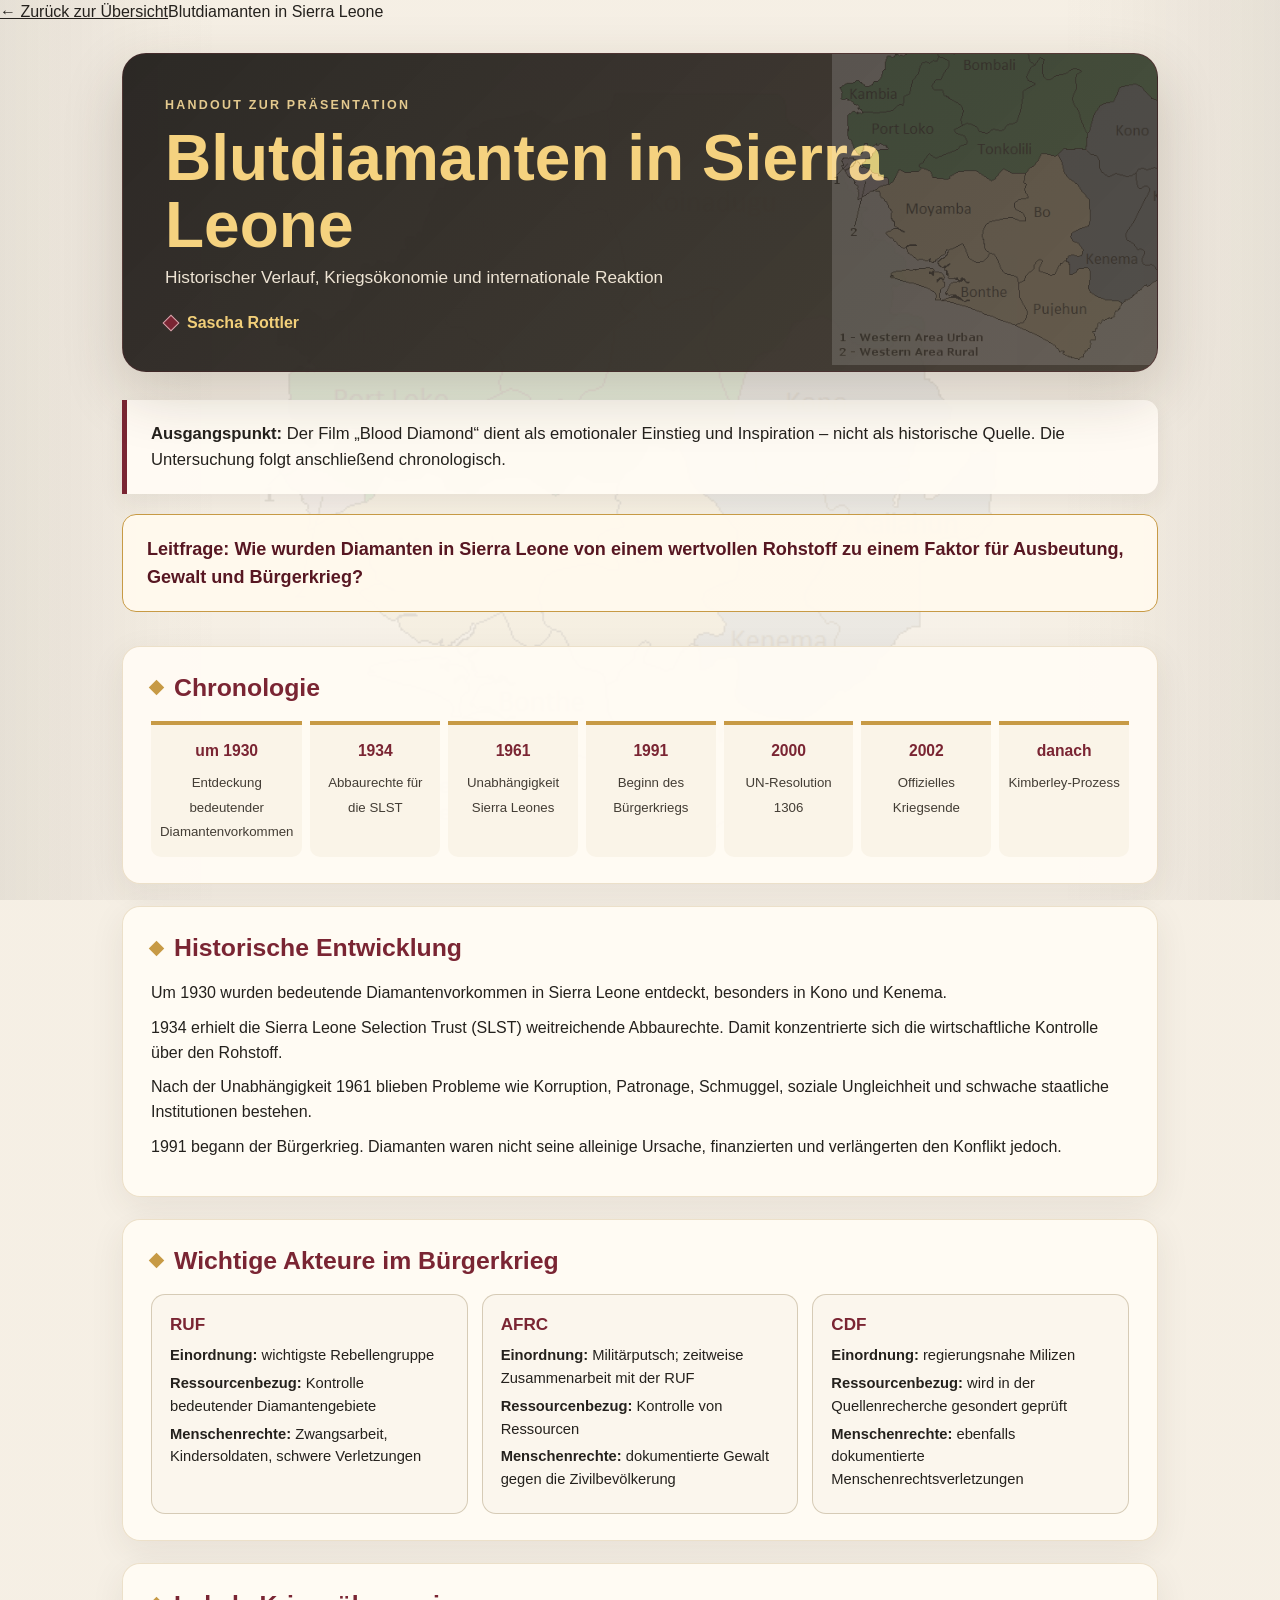
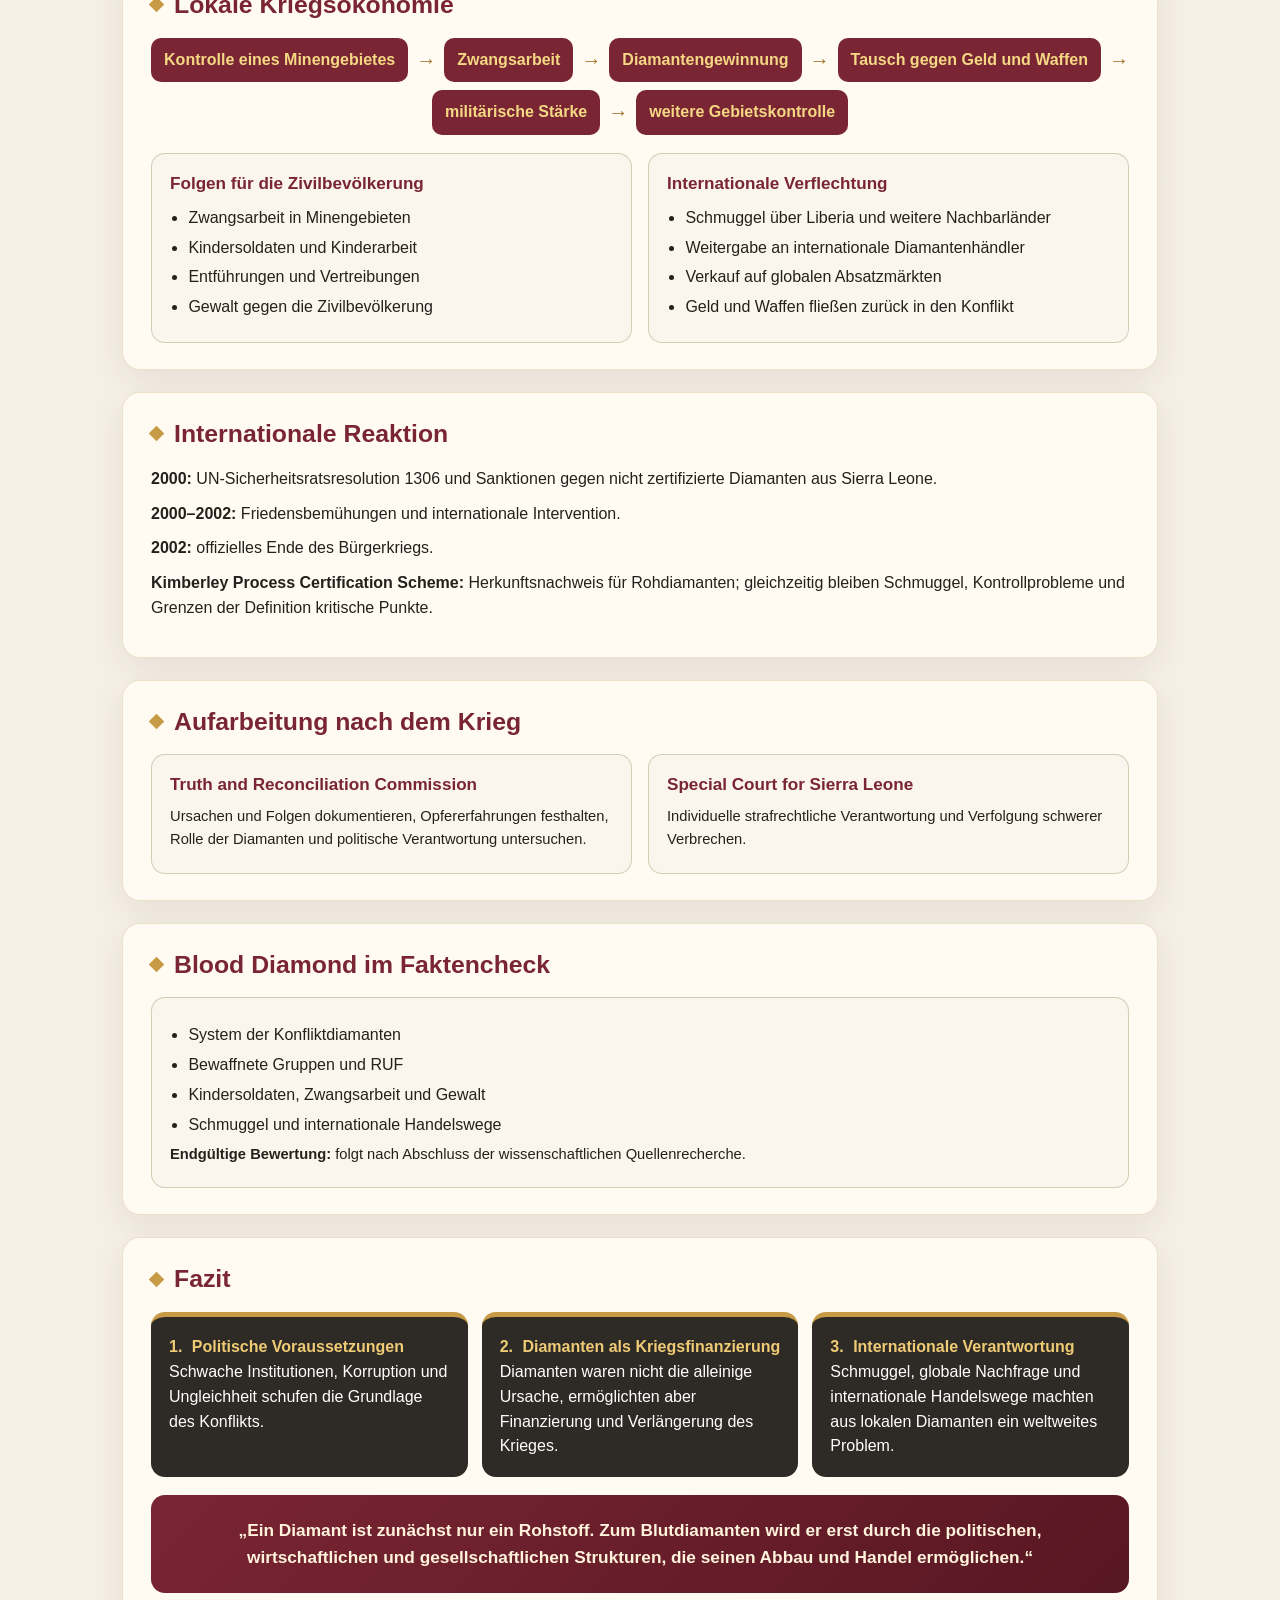
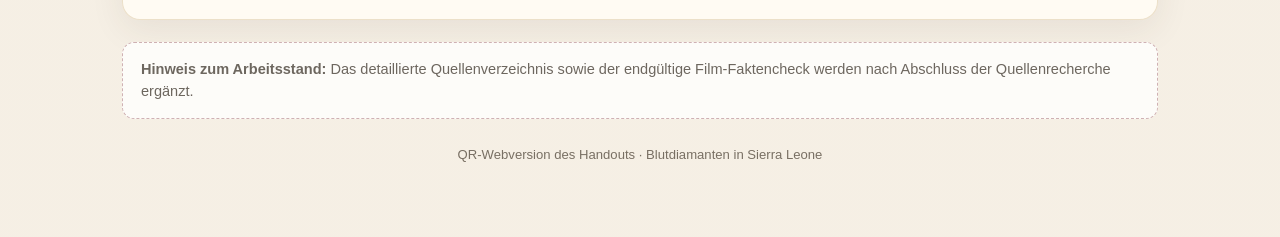
==== handout.html @ d2566402 "Startseite und drei Präsentationsbereiche hinzufügen" ====
<!doctype html>
<html lang="de">
<head>
<meta charset="utf-8">
<meta name="viewport" content="width=device-width, initial-scale=1">
<title>Handout – Blutdiamanten in Sierra Leone</title>
<meta name="description" content="Handout zur Präsentation Blutdiamanten in Sierra Leone – historischer Verlauf, Kriegsökonomie und internationale Reaktion.">
<style>
:root {
  --gold:#c79a45;
  --gold-dark:#9f7427;
  --burgundy:#7a2533;
  --burgundy-dark:#571722;
  --ink:#24211d;
  --muted:#6d675f;
  --paper:#f6f0e6;
  --panel:rgba(255,251,244,.95);
  --line:rgba(120,92,42,.28);
}
*{box-sizing:border-box}
html{scroll-behavior:smooth}
body{
  margin:0;
  color:var(--ink);
  font-family:Inter,Segoe UI,Arial,sans-serif;
  line-height:1.55;
  background:
    linear-gradient(rgba(246,240,230,.92),rgba(246,240,230,.92)),
    url('[data-uri]') center 90px / min(760px,90vw) auto fixed no-repeat,
    #efe5d4;
}
body::before{
  content:"";position:fixed;inset:0;pointer-events:none;z-index:-1;
  background:linear-gradient(90deg,rgba(57,49,40,.08),transparent 17%,transparent 83%,rgba(57,49,40,.08));
}
a{color:inherit}
.page{max-width:1080px;margin:0 auto;padding:28px 22px 72px}
.hero{
  position:relative;overflow:hidden;
  border:1px solid rgba(122,37,51,.24);
  border-radius:24px;
  padding:42px 42px 34px;
  background:linear-gradient(135deg,rgba(35,32,29,.96),rgba(55,47,38,.90));
  color:white;
  box-shadow:0 22px 60px rgba(57,42,24,.20);
}
.hero::after{
  content:"";position:absolute;right:-85px;top:-95px;width:410px;height:410px;
  background:url('[data-uri]') center/contain no-repeat;
  opacity:.15;filter:grayscale(.15) sepia(.2);
}
.eyebrow{text-transform:uppercase;letter-spacing:.18em;font-weight:750;font-size:.78rem;color:#e3c98e}
h1{margin:10px 0 6px;font-size:clamp(2.15rem,6vw,4rem);line-height:1.04;color:#f5d27f;max-width:780px}
.subtitle{font-size:1.08rem;max-width:760px;color:#eee4d4;margin:0 0 20px}
.author{display:inline-flex;gap:10px;align-items:center;font-weight:700;color:#f2cf79}
.diamond{width:12px;height:12px;background:var(--burgundy);transform:rotate(45deg);display:inline-block;border:1px solid #d5a8af}
.lead{
  margin:28px 0 18px;padding:21px 24px;border-left:5px solid var(--burgundy);
  background:var(--panel);border-radius:0 14px 14px 0;box-shadow:0 8px 24px rgba(70,52,34,.08);
  font-size:1.04rem
}
.question{
  margin:20px 0 34px;padding:20px 24px;border:1.5px solid var(--gold);border-radius:14px;
  background:rgba(255,249,238,.96);font-weight:750;color:var(--burgundy-dark);font-size:1.13rem
}
.section{
  margin-top:22px;padding:26px 28px;background:var(--panel);border-radius:18px;
  border:1px solid rgba(159,116,39,.20);box-shadow:0 10px 34px rgba(70,52,34,.08)
}
h2{font-size:1.55rem;line-height:1.2;margin:0 0 18px;color:var(--burgundy);display:flex;gap:12px;align-items:center}
h2::before{content:"";width:11px;height:11px;display:inline-block;background:var(--gold);transform:rotate(45deg);flex:0 0 auto}
h3{margin:20px 0 8px;color:var(--gold-dark);font-size:1.06rem}
p{margin:10px 0}
.timeline{display:grid;grid-template-columns:repeat(7,1fr);gap:8px;margin:4px 0 0}
.t{position:relative;padding:14px 9px 13px;border-top:4px solid var(--gold);background:#faf4e8;border-radius:0 0 10px 10px;text-align:center;min-height:126px}
.t .yr{font-weight:850;color:var(--burgundy);font-size:.98rem;display:block;margin-bottom:7px}
.t .tx{font-size:.83rem;line-height:1.35;color:#433d35}
.columns{display:grid;grid-template-columns:repeat(2,minmax(0,1fr));gap:16px}
.actor-grid{display:grid;grid-template-columns:repeat(3,minmax(0,1fr));gap:14px}
.card{padding:17px 18px;border-radius:14px;background:#fbf6ed;border:1px solid var(--line)}
.card strong.title{display:block;color:var(--burgundy);font-size:1.07rem;margin-bottom:6px}
.card p{font-size:.92rem;margin:5px 0}
.flow{display:flex;flex-wrap:wrap;gap:8px;align-items:center;justify-content:center;margin:10px 0 4px}
.flow span{padding:10px 13px;border-radius:10px;background:var(--burgundy);color:#f4d884;font-weight:700;text-align:center}
.flow b{color:var(--gold-dark);font-size:1.25rem}
ul{margin:8px 0 0 1.15rem;padding:0}
li{margin:5px 0}
.three{display:grid;grid-template-columns:repeat(3,minmax(0,1fr));gap:14px}
.result{padding:18px;border-radius:14px;background:#2e2a25;color:white;border-top:5px solid var(--gold)}
.result .n{font-weight:900;color:#f0cb75;margin-right:5px}
.result strong{color:#f0cb75}
.quote{margin-top:18px;padding:22px 24px;border-radius:14px;background:linear-gradient(135deg,var(--burgundy),var(--burgundy-dark));color:#fff3dc;font-weight:700;font-size:1.08rem;text-align:center}
.note{margin-top:22px;padding:15px 18px;background:rgba(255,255,255,.78);border-radius:12px;border:1px dashed rgba(122,37,51,.35);color:var(--muted);font-size:.91rem}
.footer{text-align:center;color:#786f63;font-size:.82rem;margin-top:26px}
@media (max-width:820px){
  .page{padding:16px 13px 50px}
  .hero{padding:30px 24px 26px;border-radius:18px}
  .timeline{grid-template-columns:1fr}
  .t{text-align:left;min-height:0;border-top:0;border-left:4px solid var(--gold);border-radius:0 10px 10px 0;display:grid;grid-template-columns:74px 1fr;gap:8px;align-items:start}
  .columns,.actor-grid,.three{grid-template-columns:1fr}
  .section{padding:22px 20px}
}
@media print{
  body{background:white}
  .page{max-width:none;padding:0}
  .hero,.section,.lead,.question{box-shadow:none}
  .section{break-inside:avoid}
}
</style>
<link rel="icon" type="image/svg+xml" href="assets/favicon.svg">
<link rel="stylesheet" href="assets/unterseiten.css">
</head>
<body>
<nav class="site-bar" aria-label="Zur Startseite"><div class="site-bar-inner"><a class="site-back" href="index.html">← Zurück zur Übersicht</a><span class="site-mark">Blutdiamanten in Sierra Leone</span></div></nav>
<main class="page">
  <header class="hero">
    <div class="eyebrow">Handout zur Präsentation</div>
    <h1>Blutdiamanten in Sierra Leone</h1>
    <p class="subtitle">Historischer Verlauf, Kriegsökonomie und internationale Reaktion</p>
    <div class="author"><span class="diamond"></span> Sascha Rottler</div>
  </header>

  <div class="lead"><strong>Ausgangspunkt:</strong> Der Film „Blood Diamond“ dient als emotionaler Einstieg und Inspiration – nicht als historische Quelle. Die Untersuchung folgt anschließend chronologisch.</div>
  <div class="question"><strong>Leitfrage:</strong> Wie wurden Diamanten in Sierra Leone von einem wertvollen Rohstoff zu einem Faktor für Ausbeutung, Gewalt und Bürgerkrieg?</div>

  <section class="section">
    <h2>Chronologie</h2>
    <div class="timeline">
      <div class="t"><span class="yr">um 1930</span><span class="tx">Entdeckung bedeutender Diamantenvorkommen</span></div>
      <div class="t"><span class="yr">1934</span><span class="tx">Abbaurechte für die SLST</span></div>
      <div class="t"><span class="yr">1961</span><span class="tx">Unabhängigkeit Sierra Leones</span></div>
      <div class="t"><span class="yr">1991</span><span class="tx">Beginn des Bürgerkriegs</span></div>
      <div class="t"><span class="yr">2000</span><span class="tx">UN-Resolution 1306</span></div>
      <div class="t"><span class="yr">2002</span><span class="tx">Offizielles Kriegsende</span></div>
      <div class="t"><span class="yr">danach</span><span class="tx">Kimberley-Prozess</span></div>
    </div>
  </section>

  <section class="section">
    <h2>Historische Entwicklung</h2>
    <p>Um 1930 wurden bedeutende Diamantenvorkommen in Sierra Leone entdeckt, besonders in Kono und Kenema.</p>
    <p>1934 erhielt die Sierra Leone Selection Trust (SLST) weitreichende Abbaurechte. Damit konzentrierte sich die wirtschaftliche Kontrolle über den Rohstoff.</p>
    <p>Nach der Unabhängigkeit 1961 blieben Probleme wie Korruption, Patronage, Schmuggel, soziale Ungleichheit und schwache staatliche Institutionen bestehen.</p>
    <p>1991 begann der Bürgerkrieg. Diamanten waren nicht seine alleinige Ursache, finanzierten und verlängerten den Konflikt jedoch.</p>
  </section>

  <section class="section">
    <h2>Wichtige Akteure im Bürgerkrieg</h2>
    <div class="actor-grid">
      <div class="card"><strong class="title">RUF</strong><p><strong>Einordnung:</strong> wichtigste Rebellengruppe</p><p><strong>Ressourcenbezug:</strong> Kontrolle bedeutender Diamantengebiete</p><p><strong>Menschenrechte:</strong> Zwangsarbeit, Kindersoldaten, schwere Verletzungen</p></div>
      <div class="card"><strong class="title">AFRC</strong><p><strong>Einordnung:</strong> Militärputsch; zeitweise Zusammenarbeit mit der RUF</p><p><strong>Ressourcenbezug:</strong> Kontrolle von Ressourcen</p><p><strong>Menschenrechte:</strong> dokumentierte Gewalt gegen die Zivilbevölkerung</p></div>
      <div class="card"><strong class="title">CDF</strong><p><strong>Einordnung:</strong> regierungsnahe Milizen</p><p><strong>Ressourcenbezug:</strong> wird in der Quellenrecherche gesondert geprüft</p><p><strong>Menschenrechte:</strong> ebenfalls dokumentierte Menschenrechtsverletzungen</p></div>
    </div>
  </section>

  <section class="section">
    <h2>Lokale Kriegsökonomie</h2>
    <div class="flow">
      <span>Kontrolle eines Minengebietes</span><b>→</b><span>Zwangsarbeit</span><b>→</b><span>Diamantengewinnung</span><b>→</b><span>Tausch gegen Geld und Waffen</span><b>→</b><span>militärische Stärke</span><b>→</b><span>weitere Gebietskontrolle</span>
    </div>
    <div class="columns" style="margin-top:18px">
      <div class="card"><strong class="title">Folgen für die Zivilbevölkerung</strong><ul><li>Zwangsarbeit in Minengebieten</li><li>Kindersoldaten und Kinderarbeit</li><li>Entführungen und Vertreibungen</li><li>Gewalt gegen die Zivilbevölkerung</li></ul></div>
      <div class="card"><strong class="title">Internationale Verflechtung</strong><ul><li>Schmuggel über Liberia und weitere Nachbarländer</li><li>Weitergabe an internationale Diamantenhändler</li><li>Verkauf auf globalen Absatzmärkten</li><li>Geld und Waffen fließen zurück in den Konflikt</li></ul></div>
    </div>
  </section>

  <section class="section">
    <h2>Internationale Reaktion</h2>
    <p><strong>2000:</strong> UN-Sicherheitsratsresolution 1306 und Sanktionen gegen nicht zertifizierte Diamanten aus Sierra Leone.</p>
    <p><strong>2000–2002:</strong> Friedensbemühungen und internationale Intervention.</p>
    <p><strong>2002:</strong> offizielles Ende des Bürgerkriegs.</p>
    <p><strong>Kimberley Process Certification Scheme:</strong> Herkunftsnachweis für Rohdiamanten; gleichzeitig bleiben Schmuggel, Kontrollprobleme und Grenzen der Definition kritische Punkte.</p>
  </section>

  <section class="section">
    <h2>Aufarbeitung nach dem Krieg</h2>
    <div class="columns">
      <div class="card"><strong class="title">Truth and Reconciliation Commission</strong><p>Ursachen und Folgen dokumentieren, Opfererfahrungen festhalten, Rolle der Diamanten und politische Verantwortung untersuchen.</p></div>
      <div class="card"><strong class="title">Special Court for Sierra Leone</strong><p>Individuelle strafrechtliche Verantwortung und Verfolgung schwerer Verbrechen.</p></div>
    </div>
  </section>

  <section class="section">
    <h2>Blood Diamond im Faktencheck</h2>
    <div class="card"><ul><li>System der Konfliktdiamanten</li><li>Bewaffnete Gruppen und RUF</li><li>Kindersoldaten, Zwangsarbeit und Gewalt</li><li>Schmuggel und internationale Handelswege</li></ul><p><strong>Endgültige Bewertung:</strong> folgt nach Abschluss der wissenschaftlichen Quellenrecherche.</p></div>
  </section>

  <section class="section">
    <h2>Fazit</h2>
    <div class="three">
      <div class="result"><span class="n">1.</span> <strong>Politische Voraussetzungen</strong><br>Schwache Institutionen, Korruption und Ungleichheit schufen die Grundlage des Konflikts.</div>
      <div class="result"><span class="n">2.</span> <strong>Diamanten als Kriegsfinanzierung</strong><br>Diamanten waren nicht die alleinige Ursache, ermöglichten aber Finanzierung und Verlängerung des Krieges.</div>
      <div class="result"><span class="n">3.</span> <strong>Internationale Verantwortung</strong><br>Schmuggel, globale Nachfrage und internationale Handelswege machten aus lokalen Diamanten ein weltweites Problem.</div>
    </div>
    <div class="quote">„Ein Diamant ist zunächst nur ein Rohstoff. Zum Blutdiamanten wird er erst durch die politischen, wirtschaftlichen und gesellschaftlichen Strukturen, die seinen Abbau und Handel ermöglichen.“</div>
  </section>

  <div class="note"><strong>Hinweis zum Arbeitsstand:</strong> Das detaillierte Quellenverzeichnis sowie der endgültige Film-Faktencheck werden nach Abschluss der Quellenrecherche ergänzt.</div>
  <div class="footer">QR-Webversion des Handouts · Blutdiamanten in Sierra Leone</div>
</main>
</body>
</html>
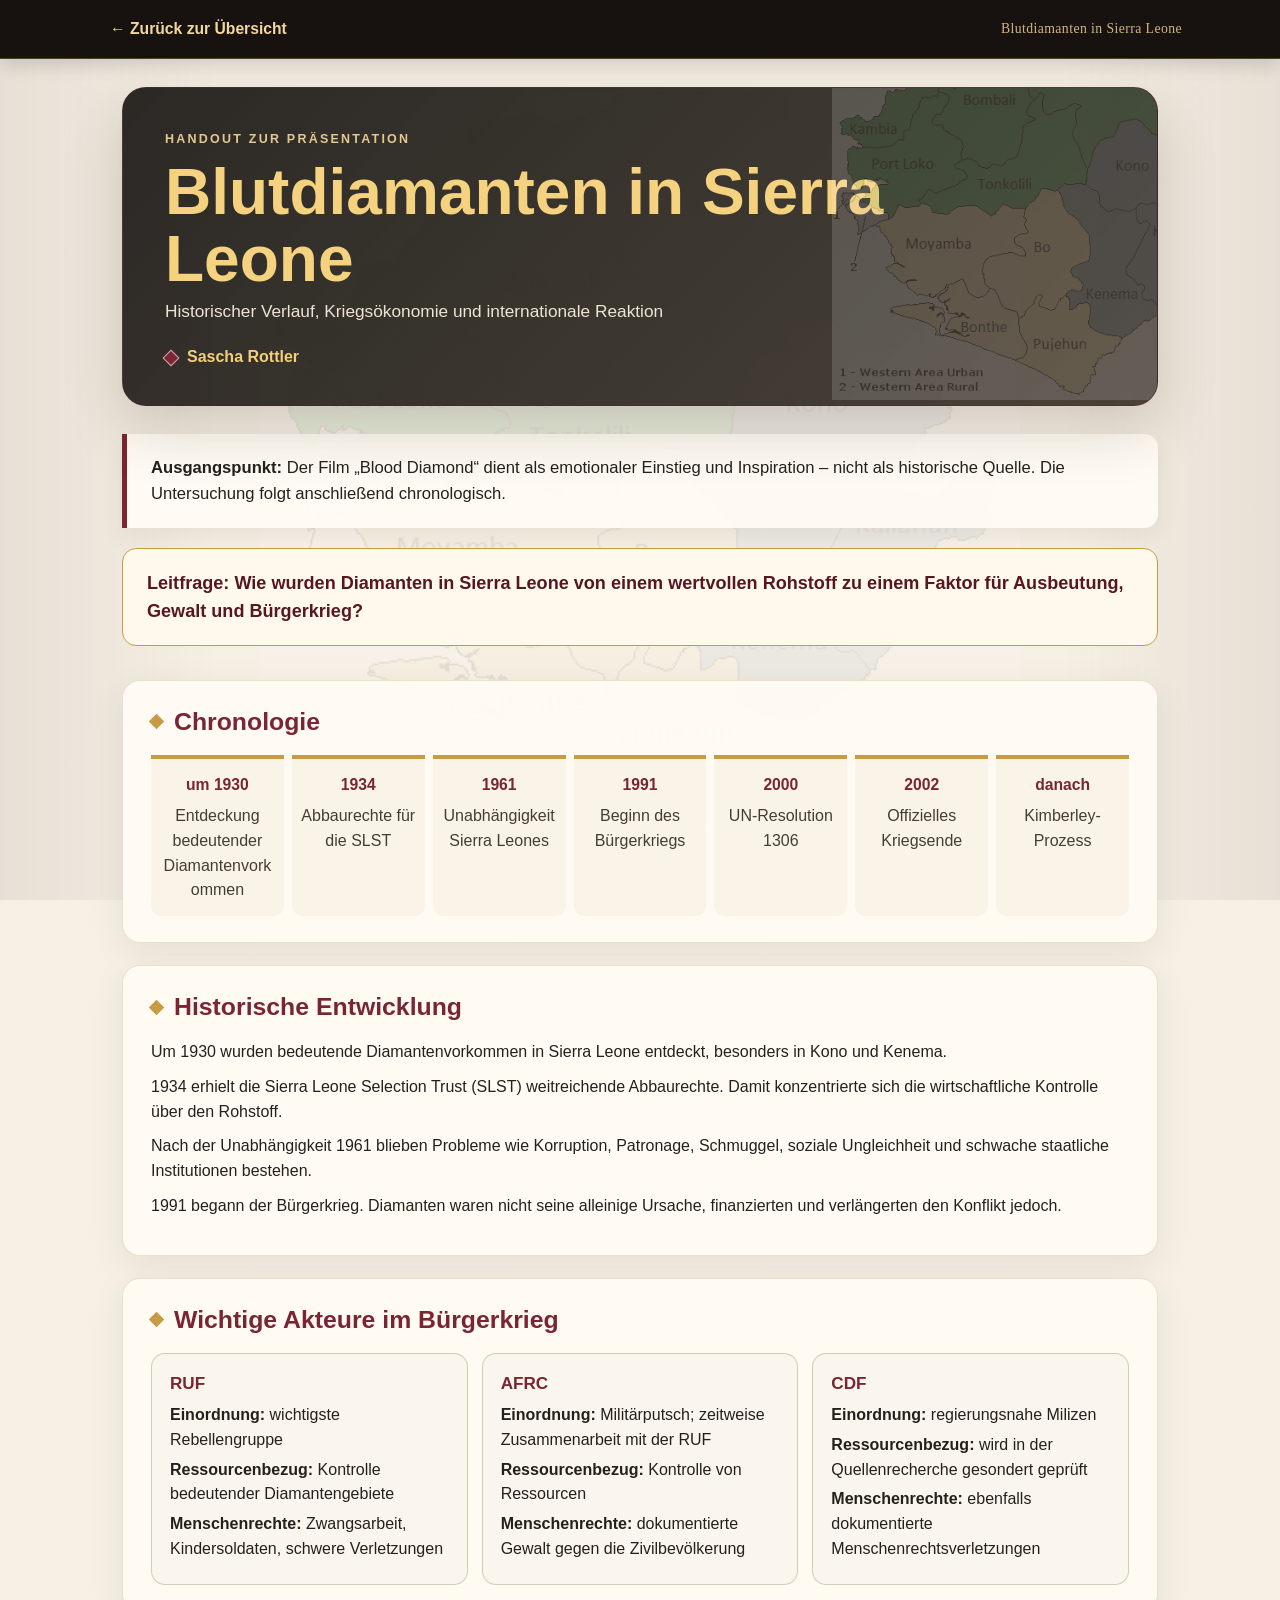
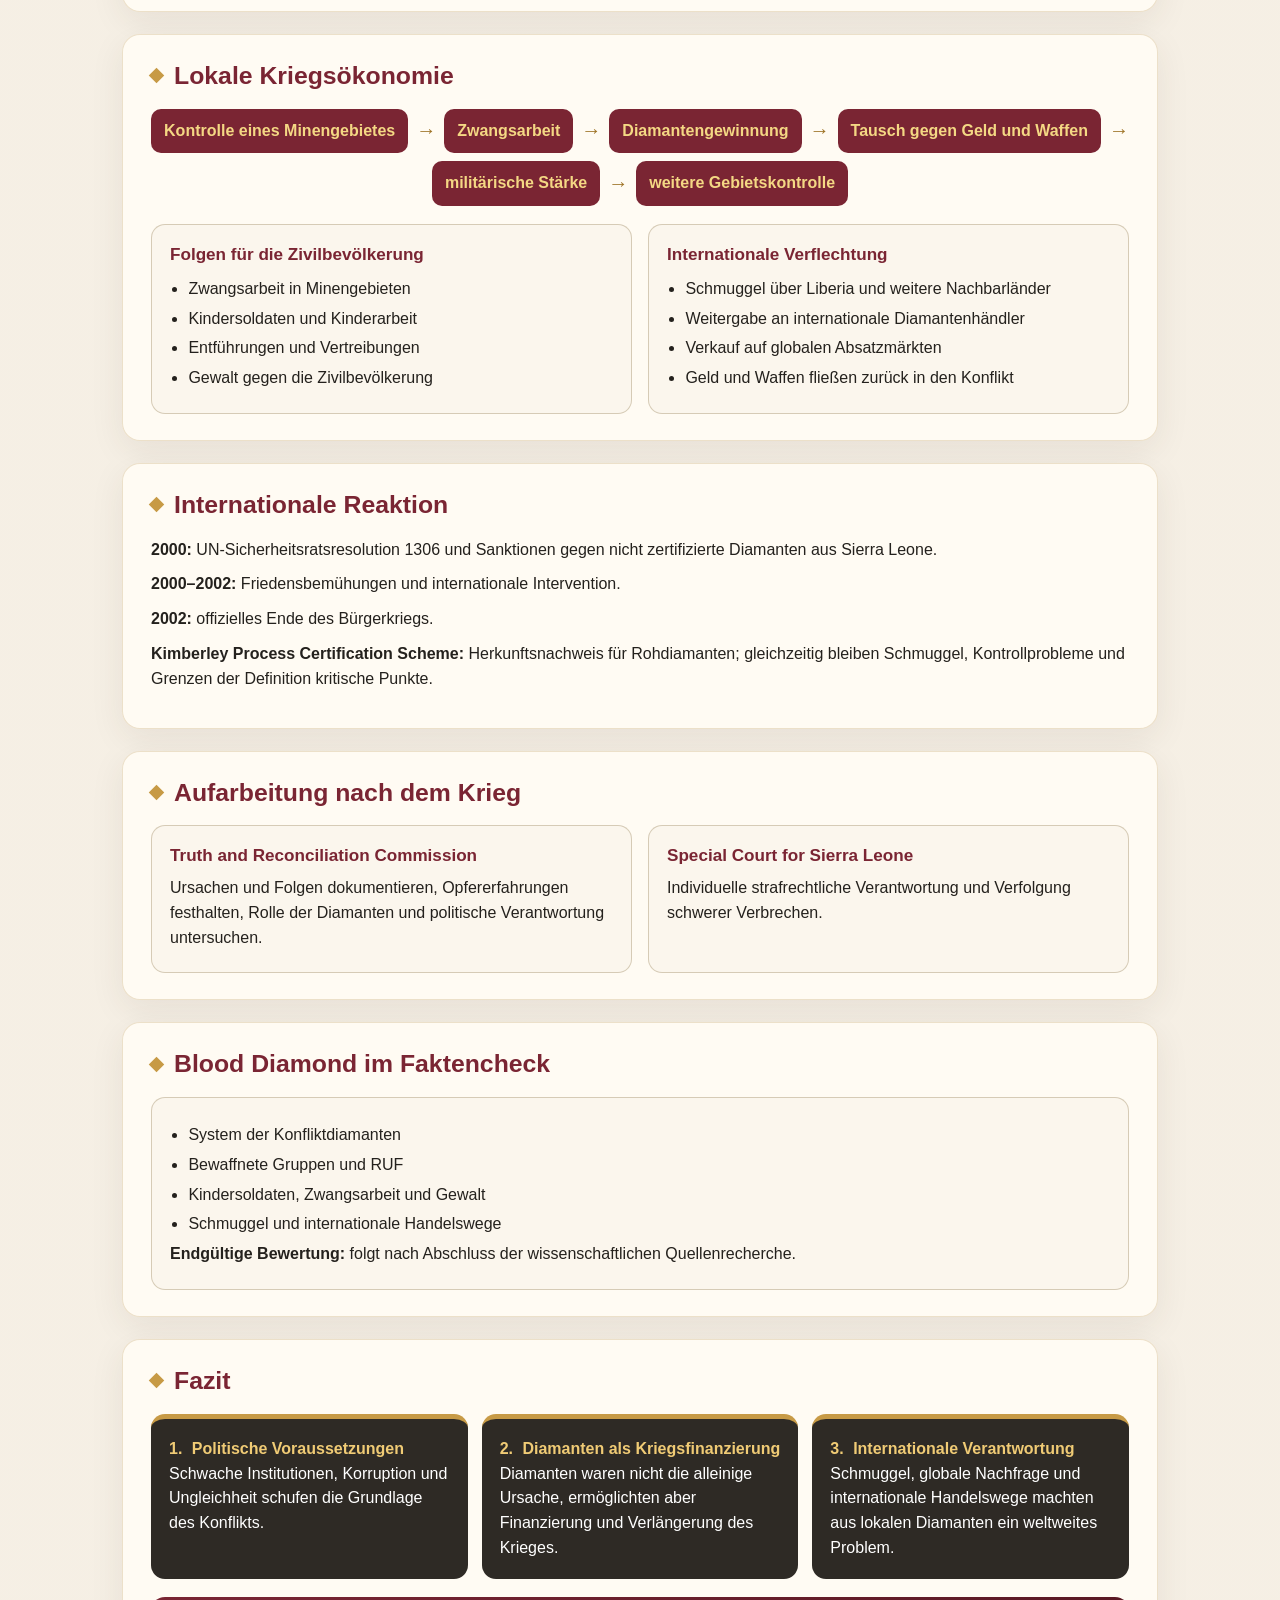
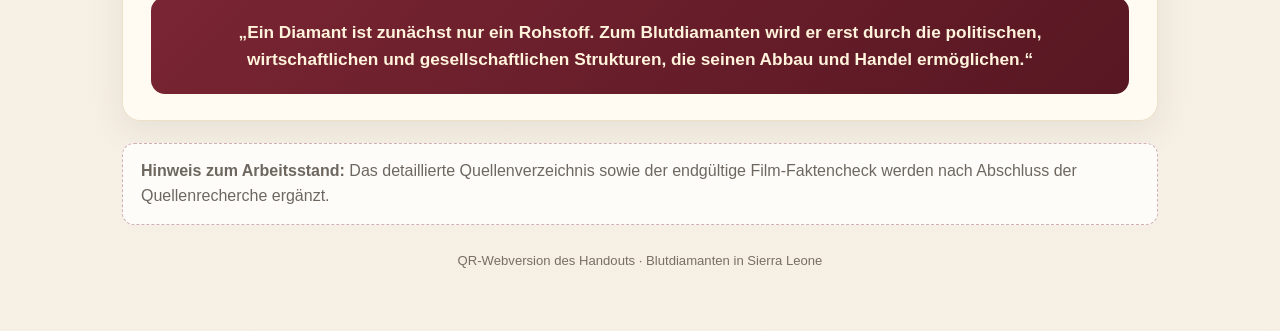
==== commit 3b0b92a3: "Build mobile five-section blood diamond presentation site" ====
--- a/handout.html
+++ b/handout.html
@@ -2,7 +2,7 @@
 <html lang="de">
 <head>
 <meta charset="utf-8">
-<meta name="viewport" content="width=device-width, initial-scale=1">
+<meta name="viewport" content="width=device-width, initial-scale=1, viewport-fit=cover">
 <title>Handout – Blutdiamanten in Sierra Leone</title>
 <meta name="description" content="Handout zur Präsentation Blutdiamanten in Sierra Leone – historischer Verlauf, Kriegsökonomie und internationale Reaktion.">
 <style>
@@ -108,7 +108,7 @@
 }
 </style>
 <link rel="icon" type="image/svg+xml" href="assets/favicon.svg">
-<link rel="stylesheet" href="assets/unterseiten.css">
+  <link rel="stylesheet" href="assets/unterseiten.css?v=4">
 </head>
 <body>
 <nav class="site-bar" aria-label="Zur Startseite"><div class="site-bar-inner"><a class="site-back" href="index.html">← Zurück zur Übersicht</a><span class="site-mark">Blutdiamanten in Sierra Leone</span></div></nav>
--- a/assets/unterseiten.css
+++ b/assets/unterseiten.css
@@ -0,0 +1,22 @@
+/* Gemeinsame Navigation und mobile Ergänzungen für die unverändert übernommenen Inhalte. */
+.site-bar{position:sticky;top:0;z-index:100;background:#17120f;border-bottom:1px solid rgba(199,154,69,.33);box-shadow:0 5px 18px rgba(20,10,7,.16)}
+.site-bar-inner{max-width:1120px;margin:0 auto;padding:calc(5px + env(safe-area-inset-top)) calc(18px + env(safe-area-inset-right)) 5px calc(18px + env(safe-area-inset-left));display:flex;align-items:center;justify-content:space-between;gap:15px}
+.site-back{display:inline-flex;align-items:center;min-height:48px;padding:8px 12px;color:#f2d79e!important;text-decoration:none;border-radius:8px;font-size:.98rem;font-weight:750;line-height:1.2;touch-action:manipulation}
+.site-back:hover,.site-back:focus-visible{background:rgba(199,154,69,.18)}
+.site-back:focus-visible{outline:2px solid #f2d79e;outline-offset:2px}
+.site-mark{font-family:Georgia,serif;color:#d5b57e;font-size:.86rem;letter-spacing:.03em;text-align:right}
+body{overflow-x:clip}
+.page,.section,.card,.source-card,.t,.phase,.result,.hero{min-width:0}
+.page{overflow-wrap:break-word;padding-bottom:calc(60px + env(safe-area-inset-bottom))}
+.source-card .btn{min-height:48px}
+.timeline .t .tx,.card p,.source-card p,.source-card .org,.source-card .note,.note{font-size:1rem}
+.meta{font-size:1rem}
+.economy-title{color:#9f7427!important;font-size:1.25rem;font-weight:800;text-decoration:underline;text-underline-offset:.12em;margin:20px 0 10px;scroll-margin-top:85px}
+.economy-list{list-style:disc;margin:0 0 18px clamp(26px,6vw,62px)!important;padding-left:1.1rem!important;color:#24211d}
+.economy-list li{padding:7px 0;border-bottom:1px solid rgba(120,92,42,.22);font-size:1rem;line-height:1.5}
+.economy-list li::marker{color:#24211d}
+@media (max-width:760px){.site-bar-inner{padding:calc(4px + env(safe-area-inset-top)) calc(10px + env(safe-area-inset-right)) 4px calc(10px + env(safe-area-inset-left))}.site-mark{display:none}.site-back{font-size:1rem}.hero h1{overflow-wrap:anywhere}.source-card{min-height:0}.meta{flex-wrap:wrap}.btn{overflow-wrap:anywhere}}
+@media (max-width:380px){.page{padding-left:10px;padding-right:10px}.hero{padding-left:20px;padding-right:20px}.section{padding-left:16px;padding-right:16px}}
+@media print{.site-bar{display:none}}
+
+.guide-page{padding-bottom:calc(160px + env(safe-area-inset-bottom))}
